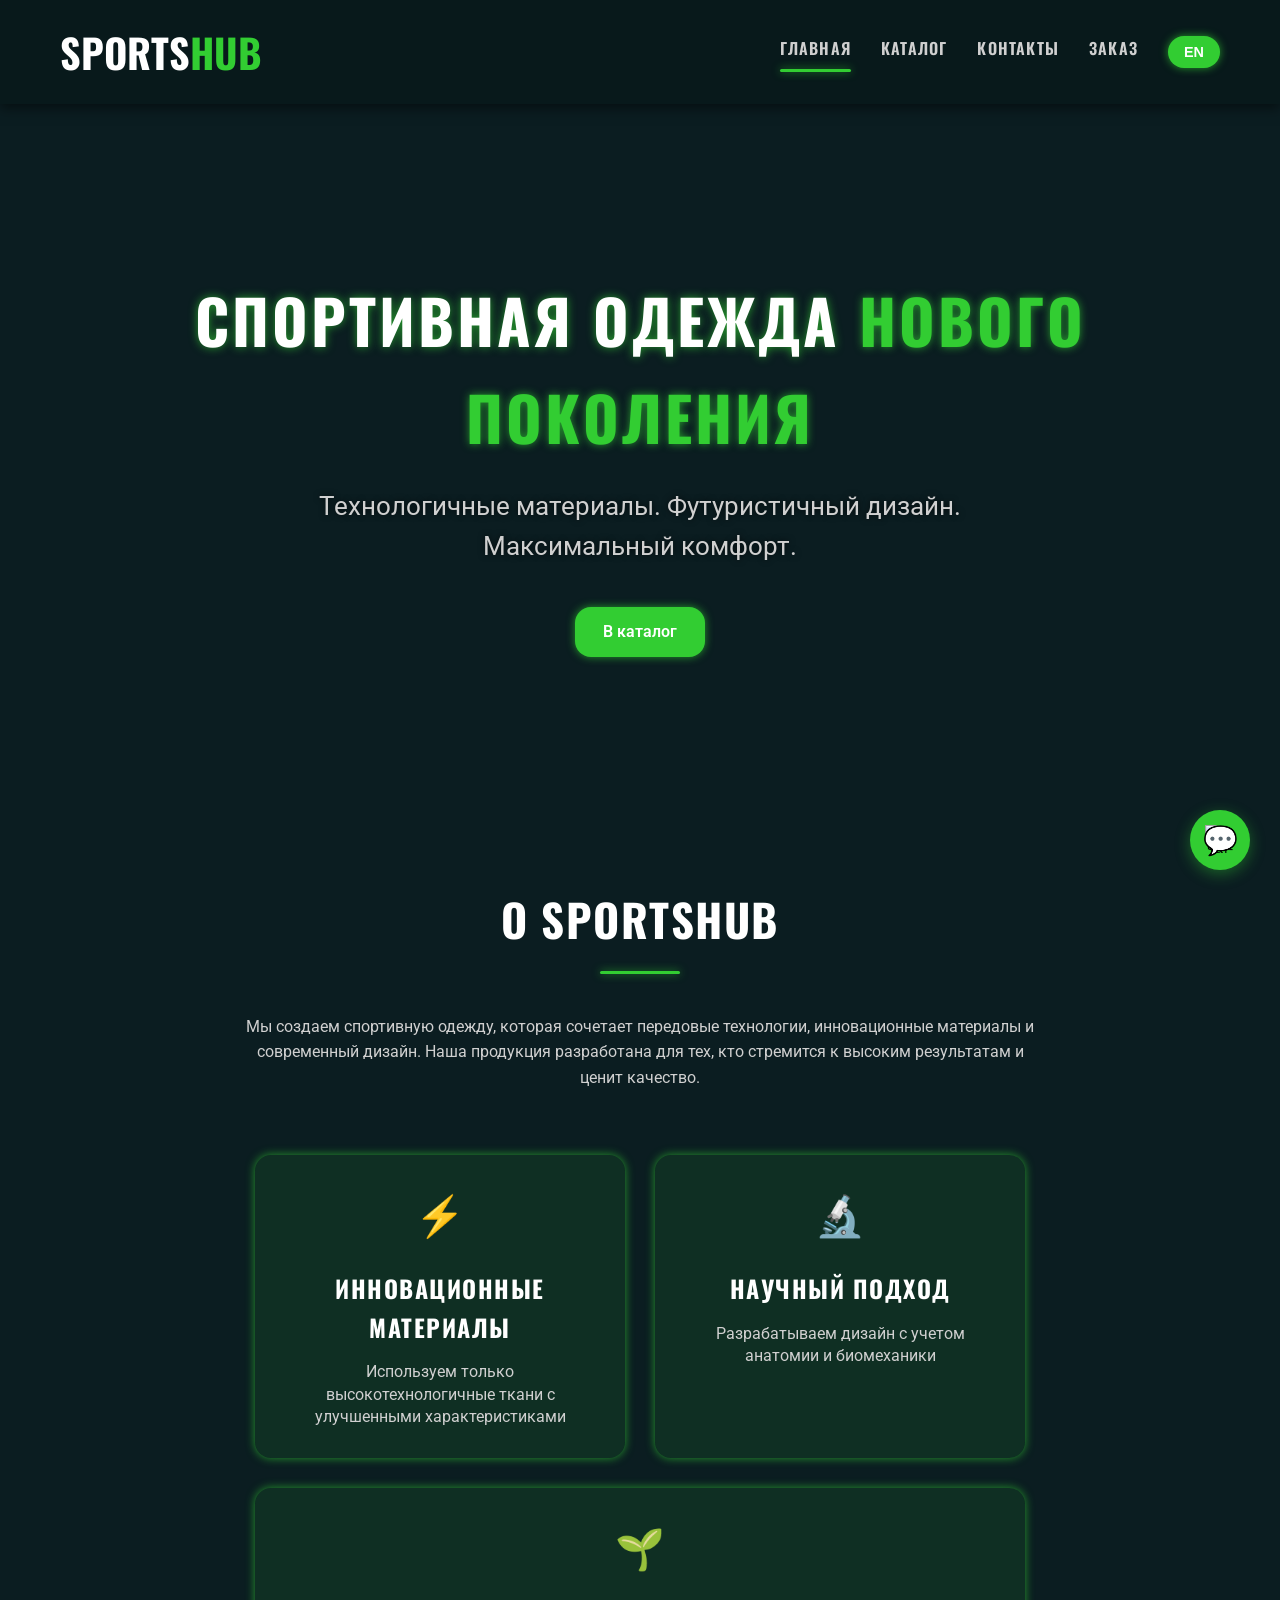
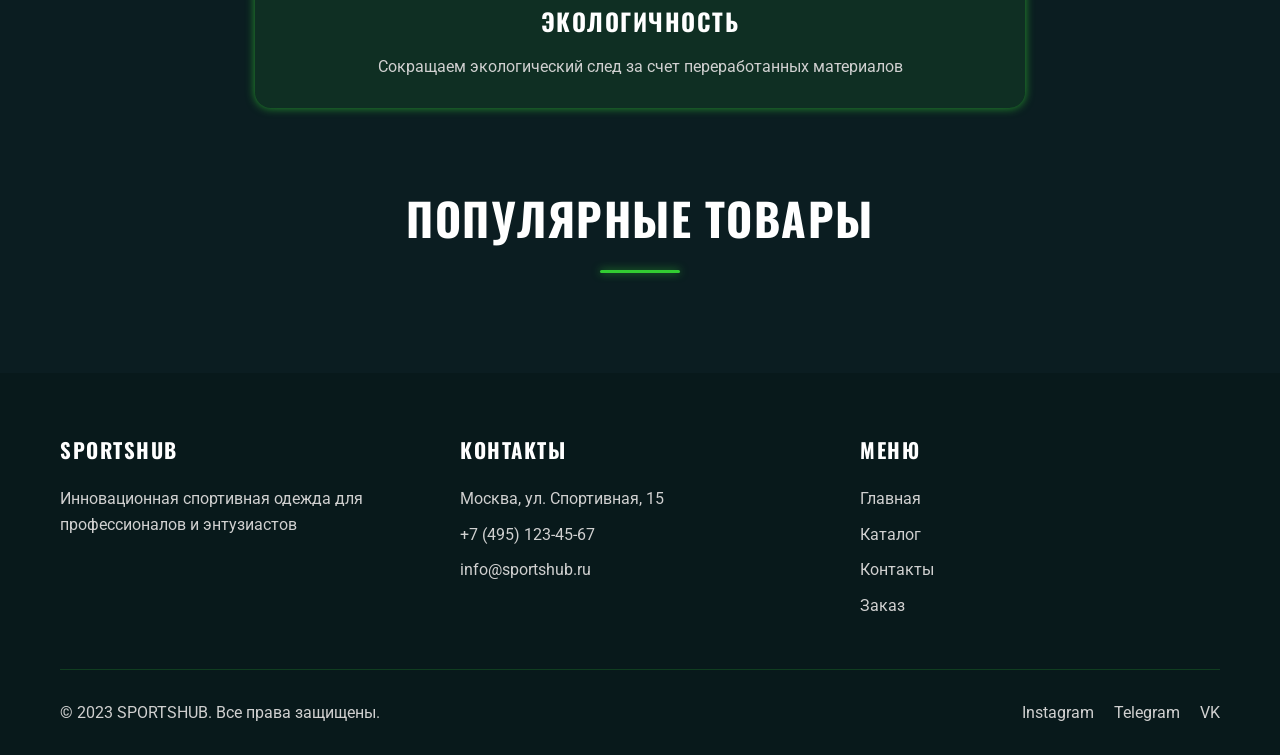
==== index.html @ f79a76de "Сайт на 21.04.2025 2:41" ====
<!DOCTYPE html>
<html lang="ru">
<head>
    <meta charset="UTF-8">
    <meta name="viewport" content="width=device-width, initial-scale=1.0">
    <title>SPORTSHUB - Спортивная одежда будущего</title>
    <link rel="stylesheet" href="css/style.css">
    <link rel="stylesheet" href="css/responsive.css">
    <link href="https://fonts.googleapis.com/css2?family=Oswald:wght@400;700&family=Roboto:wght@300;400;500&display=swap" rel="stylesheet">
</head>
<body>
    <header class="header">
        <div class="container">
            <div class="header__inner">
                <a href="index.html" class="logo">SPORTS<span class="logo--accent">HUB</span></a>
                <nav class="nav">
                    <ul class="nav__list">
                        <li class="nav__item"><a href="index.html" class="nav__link active">Главная</a></li>
                        <li class="nav__item"><a href="catalog.html" class="nav__link">Каталог</a></li>
                        <li class="nav__item"><a href="contact.html" class="nav__link">Контакты</a></li>
                        <li class="nav__item"><a href="order.html" class="nav__link">Заказ</a></li>
                        <li class="nav__item"><button id="language-toggle" class="btn btn--small">EN</button></li>
                    </ul>
                </nav>
                <button class="burger-menu" aria-label="Меню">
                    <span></span>
                    <span></span>
                    <span></span>
                </button>
            </div>
        </div>
    </header>

    <main>
        <section class="hero">
            <div class="container">
                <h1 class="hero__title">Спортивная одежда <span class="text--accent">нового поколения</span></h1>
                <p class="hero__subtitle">Технологичные материалы. Футуристичный дизайн. Максимальный комфорт.</p>
                <a href="catalog.html" class="btn btn--primary">В каталог</a>
            </div>
        </section>

        <section class="about">
            <div class="container">
                <h2 class="section-title">О SPORTSHUB</h2>
                <div class="about__content">
                    <p>Мы создаем спортивную одежду, которая сочетает передовые технологии, инновационные материалы и современный дизайн. Наша продукция разработана для тех, кто стремится к высоким результатам и ценит качество.</p>
                    <div class="features">
                        <div class="feature">
                            <div class="feature__icon">⚡</div>
                            <h3 class="feature__title">Инновационные материалы</h3>
                            <p class="feature__text">Используем только высокотехнологичные ткани с улучшенными характеристиками</p>
                        </div>
                        <div class="feature">
                            <div class="feature__icon">🔬</div>
                            <h3 class="feature__title">Научный подход</h3>
                            <p class="feature__text">Разрабатываем дизайн с учетом анатомии и биомеханики</p>
                        </div>
                        <div class="feature">
                            <div class="feature__icon">🌱</div>
                            <h3 class="feature__title">Экологичность</h3>
                            <p class="feature__text">Сокращаем экологический след за счет переработанных материалов</p>
                        </div>
                    </div>
                </div>
            </div>
        </section>

        <section class="popular">
            <div class="container">
                <h2 class="section-title">Популярные товары</h2>
                <div class="products-grid" id="popular-products">
                    <!-- Товары будут подгружаться из JS -->
                </div>
            </div>
        </section>
    </main>

    <footer class="footer">
        <div class="container">
            <div class="footer__content">
                <div class="footer__col">
                    <h3 class="footer__title">SPORTSHUB</h3>
                    <p class="footer__text">Инновационная спортивная одежда для профессионалов и энтузиастов</p>
                </div>
                <div class="footer__col">
                    <h3 class="footer__title">Контакты</h3>
                    <p class="footer__text">Москва, ул. Спортивная, 15</p>
                    <p class="footer__text">+7 (495) 123-45-67</p>
                    <p class="footer__text">info@sportshub.ru</p>
                </div>
                <div class="footer__col">
                    <h3 class="footer__title">Меню</h3>
                    <ul class="footer__list">
                        <li><a href="index.html" class="footer__link">Главная</a></li>
                        <li><a href="catalog.html" class="footer__link">Каталог</a></li>
                        <li><a href="contact.html" class="footer__link">Контакты</a></li>
                        <li><a href="order.html" class="footer__link">Заказ</a></li>
                    </ul>
                </div>
            </div>
            <div class="footer__bottom">
                <p class="footer__copyright">© 2023 SPORTSHUB. Все права защищены.</p>
                <div class="footer__social">
                    <a href="#" class="social__link">Instagram</a>
                    <a href="#" class="social__link">Telegram</a>
                    <a href="#" class="social__link">VK</a>
                </div>
            </div>
        </div>
    </footer>

    <!-- Чат-бот -->
    <div class="chatbot">
        <button class="chatbot__toggle">
            <img src="images/chatbot-icon.svg" alt="Чат-бот">
        </button>
        <div class="chatbot__window">
            <div class="chatbot__header">
                <h3>SPORTSHUB Assistant</h3>
                <button class="chatbot__close">×</button>
            </div>
            <div class="chatbot__messages" id="chatbot-messages">
                <div class="chatbot__message chatbot__message--bot">
                    Привет! Я ваш виртуальный помощник. Чем могу помочь?
                </div>
            </div>
            <div class="chatbot__input">
                <input type="text" placeholder="Введите ваш вопрос..." id="chatbot-input">
                <button id="chatbot-send">Отправить</button>
            </div>
        </div>
    </div>

    <script src="js/database.js"></script>
    <script src="js/script.js"></script>
    <script src="js/chatbot.js"></script>
</body>
</html>
---- css/style.css ----
/* Dark Futuristic Sportswear Style - Global CSS */

/* CSS Variables for colors and effects */
:root {
  --bg-dark: #0b1d21;
  --bg-darker: #08191b;
  --text-light: #d0d0d0;
  --text-white: #ffffff;
  --accent-green: #32cd32;
  --accent-green-glow: rgba(50, 205, 50, 0.7);
  --accent-blue: #00c8ff;
  --border-radius: 16px;
  --box-shadow: 0 4px 12px rgba(0, 0, 0, 0.5);
  --transition: all 0.3s ease;
  --font-heading: 'Oswald', 'Montserrat', 'Poppins', 'Roboto Condensed', sans-serif;
  --font-body: 'Inter', 'Roboto', 'Open Sans', sans-serif;
}

/* Reset and base styles */
* {
  margin: 0;
  padding: 0;
  box-sizing: border-box;
}

body {
  font-family: var(--font-body);
  background-color: var(--bg-dark);
  color: var(--text-light);
  line-height: 1.6;
  -webkit-font-smoothing: antialiased;
  -moz-osx-font-smoothing: grayscale;
}

a {
  color: var(--text-light);
  text-decoration: none;
  transition: var(--transition);
}

a:hover,
a:focus {
  color: var(--accent-green);
  text-shadow: 0 0 8px var(--accent-green-glow);
  outline: none;
}

h1, h2, h3, h4, h5, h6 {
  font-family: var(--font-heading);
  font-weight: 700;
  color: var(--text-white);
  margin-bottom: 1rem;
  text-transform: uppercase;
  letter-spacing: 1.5px;
}

.container {
  width: 100%;
  max-width: 1200px;
  margin: 0 auto;
  padding: 0 20px;
}

/* Buttons */
.btn {
  display: inline-block;
  padding: 12px 28px;
  border-radius: var(--border-radius);
  font-weight: 600;
  cursor: pointer;
  border: none;
  background-color: var(--accent-green);
  color: var(--text-white);
  box-shadow: 0 0 8px var(--accent-green-glow);
  transition: var(--transition);
  text-align: center;
  user-select: none;
}

.btn:hover,
.btn:focus {
  box-shadow: 0 0 20px var(--accent-green-glow);
  transform: translateY(-2px);
  outline: none;
}

.btn--small {
  padding: 8px 16px;
  font-size: 0.9rem;
}

.btn--primary {
  background-color: var(--accent-green);
}

.btn--primary:hover {
  background-color: #28a428;
}

/* Header */
.header {
  background-color: var(--bg-darker);
  padding: 20px 0;
  position: sticky;
  top: 0;
  z-index: 1000;
  box-shadow: var(--box-shadow);
}

.header__inner {
  display: flex;
  justify-content: space-between;
  align-items: center;
}

.logo {
  font-family: var(--font-heading);
  font-size: 2.5rem;
  font-weight: 900;
  color: var(--text-white);
  user-select: none;
}

.logo--accent {
  color: var(--accent-green);
}

.nav__list {
  display: flex;
  list-style: none;
}

.nav__item {
  margin-left: 30px;
}

.nav__link {
  font-family: var(--font-heading);
  font-weight: 600;
  text-transform: uppercase;
  letter-spacing: 1.2px;
  color: var(--text-light);
  position: relative;
  padding: 6px 0;
  transition: var(--transition);
}

.nav__link:hover,
.nav__link:focus {
  color: var(--accent-green);
  text-shadow: 0 0 8px var(--accent-green-glow);
  outline: none;
}

.nav__link.active::after {
  content: '';
  position: absolute;
  bottom: -6px;
  left: 0;
  width: 100%;
  height: 3px;
  background-color: var(--accent-green);
  border-radius: 2px;
  box-shadow: 0 0 8px var(--accent-green-glow);
}

/* Burger menu for mobile */
.burger-menu {
  display: none;
  background: none;
  border: none;
  cursor: pointer;
  padding: 10px;
}

.burger-menu span {
  display: block;
  width: 28px;
  height: 3px;
  background-color: var(--text-light);
  margin: 6px 0;
  border-radius: 2px;
  transition: var(--transition);
}

.burger-menu.active span:nth-child(1) {
  transform: rotate(45deg) translate(5px, 5px);
}

.burger-menu.active span:nth-child(2) {
  opacity: 0;
}

.burger-menu.active span:nth-child(3) {
  transform: rotate(-45deg) translate(7px, -6px);
}

/* Hero Section */
.hero {
  background: linear-gradient(rgba(11, 29, 33, 0.85), rgba(11, 29, 33, 0.85)), url('../images/hero-bg.jpg') no-repeat center center/cover;
  height: 80vh;
  display: flex;
  align-items: center;
  justify-content: center;
  text-align: center;
  position: relative;
  padding: 0 20px;
}

.hero__title {
  font-size: 3.8rem;
  color: var(--text-white);
  margin-bottom: 20px;
  letter-spacing: 3px;
  text-transform: uppercase;
  text-shadow: 0 0 10px var(--accent-green-glow);
}

.hero__subtitle {
  font-size: 1.6rem;
  max-width: 700px;
  margin: 0 auto 40px;
  color: var(--text-light);
  text-shadow: 0 0 6px rgba(0, 0, 0, 0.7);
}

.text--accent {
  color: var(--accent-green);
  text-shadow: 0 0 8px var(--accent-green-glow);
}

/* Sections */
.section-title {
  font-size: 2.8rem;
  text-align: center;
  margin: 60px 0 40px;
  position: relative;
  text-transform: uppercase;
  color: var(--text-white);
}

.section-title::after {
  content: '';
  display: block;
  width: 80px;
  height: 3px;
  background-color: var(--accent-green);
  margin: 15px auto 0;
  border-radius: 2px;
  box-shadow: 0 0 8px var(--accent-green-glow);
}

/* About Section */
.about__content {
  max-width: 800px;
  margin: 0 auto 50px;
  text-align: center;
  color: var(--text-light);
}

.features {
  display: flex;
  justify-content: space-between;
  margin-top: 50px;
  flex-wrap: wrap;
}

.feature {
  flex: 1;
  min-width: 250px;
  margin: 15px;
  padding: 30px;
  background-color: rgba(50, 205, 50, 0.1);
  border-radius: var(--border-radius);
  transition: var(--transition);
  box-shadow: 0 0 10px var(--accent-green-glow);
  cursor: default;
}

.feature:hover {
  transform: translateY(-10px);
  box-shadow: 0 0 20px var(--accent-green-glow);
}

.feature__icon {
  font-size: 2.5rem;
  margin-bottom: 20px;
  color: var(--accent-green);
}

.feature__title {
  font-size: 1.5rem;
  margin-bottom: 15px;
  color: var(--text-white);
}

.feature__text {
  color: var(--text-light);
  font-size: 1rem;
  line-height: 1.4;
}

/* Products Grid and Cards */
.products-grid {
  display: grid;
  grid-template-columns: repeat(auto-fill, minmax(280px, 1fr));
  gap: 30px;
  margin: 40px 0;
}

.product-card {
  background-color: rgba(50, 205, 50, 0.1);
  border-radius: var(--border-radius);
  overflow: hidden;
  transition: var(--transition);
  position: relative;
  box-shadow: 0 0 10px var(--accent-green-glow);
  cursor: pointer;
}

.product-card:hover {
  transform: translateY(-5px);
  box-shadow: 0 0 20px var(--accent-green-glow);
}

.product-card__image {
  width: 100%;
  height: 300px;
  object-fit: cover;
  border-radius: var(--border-radius) var(--border-radius) 0 0;
}

.product-card__content {
  padding: 20px;
  color: var(--text-white);
}

.product-card__title {
  font-size: 1.2rem;
  margin-bottom: 10px;
}

.product-card__category {
  display: inline-block;
  font-size: 0.8rem;
  background-color: rgba(50, 205, 50, 0.3);
  color: var(--accent-green);
  padding: 3px 8px;
  border-radius: 4px;
  margin-bottom: 10px;
}

.product-card__price {
  font-size: 1.3rem;
  font-weight: 700;
  margin-bottom: 15px;
}

.product-card__btn {
  display: block;
  width: 100%;
  padding: 12px 0;
  background-color: var(--accent-green);
  color: var(--bg-dark);
  border: none;
  border-radius: var(--border-radius);
  font-weight: 700;
  cursor: pointer;
  transition: var(--transition);
  box-shadow: 0 0 8px var(--accent-green-glow);
}

.product-card__btn:hover,
.product-card__btn:focus {
  background-color: #28a428;
  box-shadow: 0 0 20px var(--accent-green-glow);
  outline: none;
}

/* Catalog Filters */
.catalog__filters {
  display: flex;
  justify-content: center;
  gap: 20px;
  margin-bottom: 30px;
  flex-wrap: wrap;
}

.filter-group {
  display: flex;
  flex-direction: column;
}

.filter-select {
  padding: 10px 15px;
  border-radius: var(--border-radius);
  background-color: rgba(50, 205, 50, 0.1);
  border: 1px solid rgba(50, 205, 50, 0.3);
  color: var(--text-light);
  font-family: var(--font-body);
  font-size: 1rem;
  transition: var(--transition);
}

.filter-select:focus {
  outline: none;
  border-color: var(--accent-green);
  box-shadow: 0 0 10px var(--accent-green-glow);
}

/* Contacts Section */
.contacts__content {
  display: grid;
  grid-template-columns: 1fr 1fr;
  gap: 40px;
  margin-top: 40px;
}

.contacts__subtitle {
  font-size: 1.5rem;
  margin-bottom: 20px;
  color: var(--text-white);
}

.contact-form {
  margin-top: 20px;
}

.form-group {
  margin-bottom: 20px;
}

.form-group label {
  display: block;
  margin-bottom: 8px;
  font-weight: 500;
  color: var(--text-light);
}

.form-group input,
.form-group textarea,
.form-group select {
  width: 100%;
  padding: 12px 15px;
  border-radius: var(--border-radius);
  background-color: rgba(50, 205, 50, 0.1);
  border: 1px solid rgba(50, 205, 50, 0.3);
  color: var(--text-light);
  font-family: var(--font-body);
  font-size: 1rem;
  transition: var(--transition);
}

.form-group input:focus,
.form-group textarea:focus,
.form-group select:focus {
  outline: none;
  border-color: var(--accent-green);
  box-shadow: 0 0 10px var(--accent-green-glow);
}

.form-group textarea {
  min-height: 120px;
  resize: vertical;
}

/* Order Section */
.order__content {
  display: grid;
  grid-template-columns: 1fr 1fr;
  gap: 40px;
  margin-top: 40px;
}

.order__items {
  margin-bottom: 30px;
}

.order-item {
  display: flex;
  justify-content: space-between;
  align-items: center;
  padding: 15px 0;
  border-bottom: 1px solid rgba(50, 205, 50, 0.2);
}

.order-item__image {
  width: 60px;
  height: 60px;
  object-fit: cover;
  border-radius: 8px;
}

.order-item__details {
  flex: 1;
  padding: 0 15px;
  color: var(--text-light);
}

.order-item__title {
  font-size: 1rem;
  margin-bottom: 5px;
  color: var(--text-white);
}

.order-item__price {
  font-size: 0.9rem;
  color: var(--accent-green);
}

.order-item__remove {
  color: #ff4c4c;
  cursor: pointer;
  font-size: 1.2rem;
  transition: var(--transition);
}

.order-item__remove:hover {
  color: #ff0000;
}

/* Footer */
.footer {
  background-color: var(--bg-darker);
  padding: 60px 0 30px;
  margin-top: 60px;
  color: var(--text-light);
}

.footer__content {
  display: grid;
  grid-template-columns: repeat(auto-fit, minmax(250px, 1fr));
  gap: 40px;
  margin-bottom: 40px;
}

.footer__title {
  font-size: 1.3rem;
  margin-bottom: 20px;
  color: var(--text-white);
}

.footer__text {
  margin-bottom: 10px;
}

.footer__list {
  list-style: none;
}

.footer__list li {
  margin-bottom: 10px;
}

.footer__bottom {
  display: flex;
  justify-content: space-between;
  align-items: center;
  padding-top: 30px;
  border-top: 1px solid rgba(50, 205, 50, 0.2);
}

.footer__social {
  display: flex;
  gap: 20px;
}

.social__link {
  color: var(--text-light);
  transition: var(--transition);
}

.social__link:hover {
  color: var(--accent-green);
}

/* Chatbot */
.chatbot {
  position: fixed;
  bottom: 30px;
  right: 30px;
  z-index: 1000;
}

.chatbot__toggle {
  width: 60px;
  height: 60px;
  border-radius: 50%;
  background-color: var(--accent-green);
  border: none;
  cursor: pointer;
  display: flex;
  justify-content: center;
  align-items: center;
  box-shadow: 0 4px 15px rgba(50, 205, 50, 0.4);
  transition: var(--transition);
  position: relative;
}

.chatbot__toggle::before {
  content: "💬";
  position: absolute;
  font-size: 28px;
  color: var(--bg-dark);
  user-select: none;
}

.chatbot__toggle:hover {
  transform: scale(1.1);
}

.chatbot__toggle img {
  width: 30px;
  height: 30px;
}

.chatbot__window {
  position: absolute;
  bottom: 80px;
  right: 0;
  width: 350px;
  max-height: 500px;
  background-color: var(--bg-darker);
  border-radius: var(--border-radius);
  box-shadow: 0 10px 30px rgba(0, 0, 0, 0.5);
  overflow: hidden;
  display: none;
  flex-direction: column;
  border: 1px solid rgba(50, 205, 50, 0.2);
}

.chatbot__window.active {
  display: flex;
}

.chatbot__header {
  padding: 15px 20px;
  background-color: rgba(50, 205, 50, 0.1);
  display: flex;
  justify-content: space-between;
  align-items: center;
}

.chatbot__header h3 {
  font-size: 1.1rem;
  color: var(--accent-green);
}

.chatbot__close {
  background: none;
  border: none;
  color: var(--text-light);
  font-size: 1.5rem;
  cursor: pointer;
  transition: var(--transition);
}

.chatbot__close:hover {
  color: var(--accent-green);
}

.chatbot__messages {
  flex: 1;
  padding: 20px;
  overflow-y: auto;
}

.chatbot__message {
  margin-bottom: 15px;
  padding: 10px 15px;
  border-radius: 18px;
  max-width: 80%;
  line-height: 1.4;
}

.chatbot__message--bot {
  background-color: rgba(255, 255, 255, 0.1);
  border-bottom-left-radius: 5px;
  align-self: flex-start;
}

.chatbot__message--user {
  background-color: rgba(50, 205, 50, 0.2);
  border-bottom-right-radius: 5px;
  margin-left: auto;
}

.chatbot__input {
  display: flex;
  padding: 15px;
  border-top: 1px solid rgba(255, 255, 255, 0.1);
}

.chatbot__input input {
  flex: 1;
  padding: 10px 15px;
  border-radius: 20px;
  background-color: rgba(255, 255, 255, 0.1);
  border: 1px solid rgba(255, 255, 255, 0.2);
  color: var(--text-light);
  font-family: var(--font-body);
  font-size: 0.9rem;
  transition: var(--transition);
}

.chatbot__input input:focus {
  outline: none;
  border-color: var(--accent-green);
  box-shadow: 0 0 10px var(--accent-green-glow);
}

.chatbot__input button {
  margin-left: 10px;
  padding: 10px 15px;
  border-radius: 20px;
  background-color: var(--accent-green);
  color: var(--bg-dark);
  border: none;
  font-weight: 500;
  cursor: pointer;
  transition: var(--transition);
}

.chatbot__input button:hover {
  background-color: var(--text-white);
}

/* Animations */
@keyframes fadeIn {
  from { opacity: 0; transform: translateY(10px); }
  to { opacity: 1; transform: translateY(0); }
}

.fade-in {
  animation: fadeIn 0.3s ease forwards;
}

/* Responsive Media Queries */
@media (max-width: 992px) {
  .hero__title {
    font-size: 2.8rem;
  }
  
  .hero__subtitle {
    font-size: 1.3rem;
  }
  
  .features {
    flex-direction: column;
    align-items: center;
  }
  
  .feature {
    width: 100%;
    max-width: 400px;
    margin: 10px 0;
  }
  
  .contacts__content,
  .order__content {
    grid-template-columns: 1fr;
  }
  
  .contacts__map {
    height: 300px;
  }
}

@media (max-width: 768px) {
  .nav__list {
    position: fixed;
    top: 80px;
    left: -100%;
    width: 100%;
    height: calc(100vh - 80px);
    background-color: var(--bg-darker);
    flex-direction: column;
    align-items: center;
    justify-content: center;
    transition: var(--transition);
    z-index: 999;
  }
  
  .nav__list.active {
    left: 0;
  }
  
  .nav__item {
    margin: 15px 0;
  }
  
  .burger-menu {
    display: block;
  }
  
  .burger-menu.active span:nth-child(1) {
    transform: rotate(45deg) translate(5px, 5px);
  }
  
  .burger-menu.active span:nth-child(2) {
    opacity: 0;
  }
  
  .burger-menu.active span:nth-child(3) {
    transform: rotate(-45deg) translate(7px, -6px);
  }
  
  .hero__title {
    font-size: 2.5rem;
  }
  
  .section-title {
    font-size: 2rem;
  }
  
  .catalog__filters {
    flex-direction: column;
    align-items: stretch;
  }
  
  .chatbot__window {
    width: 300px;
  }
}

@media (max-width: 576px) {
  .hero {
    height: 70vh;
  }
  
  .hero__title {
    font-size: 2rem;
  }
  
  .hero__subtitle {
    font-size: 1.1rem;
  }
  
  .section-title {
    font-size: 1.8rem;
  }
  
  .products-grid {
    grid-template-columns: 1fr;
  }
  
  .footer__bottom {
    flex-direction: column;
    text-align: center;
    gap: 15px;
  }
  
  .footer__social {
    justify-content: center;
  }
  
  .chatbot {
    bottom: 20px;
    right: 20px;
  }
  
  .chatbot__toggle {
    width: 50px;
    height: 50px;
  }
  
  .chatbot__window {
    width: 280px;
    max-height: 400px;
  }
}
---- css/responsive.css ----
/* Планшеты и небольшие ноутбуки */
@media (max-width: 992px) {
  .hero__title {
      font-size: 2.8rem;
  }
  
  .hero__subtitle {
      font-size: 1.3rem;
  }
  
  .features {
      flex-direction: column;
      align-items: center;
  }
  
  .feature {
      width: 100%;
      max-width: 400px;
      margin: 10px 0;
  }
  
  .contacts__content,
  .order__content {
      grid-template-columns: 1fr;
  }
  
  .contacts__map {
      height: 300px;
  }
}

/* Планшеты в портретной ориентации */
@media (max-width: 768px) {
  .nav__list {
      position: fixed;
      top: 80px;
      left: -100%;
      width: 100%;
      height: calc(100vh - 80px);
      background-color: var(--bg-darker);
      flex-direction: column;
      align-items: center;
      justify-content: center;
      transition: var(--transition);
      z-index: 999;
  }
  
  .nav__list.active {
      left: 0;
  }
  
  .nav__item {
      margin: 15px 0;
  }
  
  .burger-menu {
      display: block;
  }
  
  .burger-menu.active span:nth-child(1) {
      transform: rotate(45deg) translate(5px, 5px);
  }
  
  .burger-menu.active span:nth-child(2) {
      opacity: 0;
  }
  
  .burger-menu.active span:nth-child(3) {
      transform: rotate(-45deg) translate(7px, -6px);
  }
  
  .hero__title {
      font-size: 2.5rem;
  }
  
  .section-title {
      font-size: 2rem;
  }
  
  .catalog__filters {
      flex-direction: column;
      align-items: stretch;
  }
  
  .chatbot__window {
      width: 300px;
  }
}

/* Мобильные устройства */
@media (max-width: 576px) {
  .hero {
      height: 70vh;
  }
  
  .hero__title {
      font-size: 2rem;
  }
  
  .hero__subtitle {
      font-size: 1.1rem;
  }
  
  .section-title {
      font-size: 1.8rem;
  }
  
  .products-grid {
      grid-template-columns: 1fr;
  }
  
  .footer__bottom {
      flex-direction: column;
      text-align: center;
      gap: 15px;
  }
  
  .footer__social {
      justify-content: center;
  }
  
  .chatbot {
      bottom: 20px;
      right: 20px;
  }
  
  .chatbot__toggle {
      width: 50px;
      height: 50px;
  }
  
  .chatbot__window {
      width: 280px;
      max-height: 400px;
  }
}
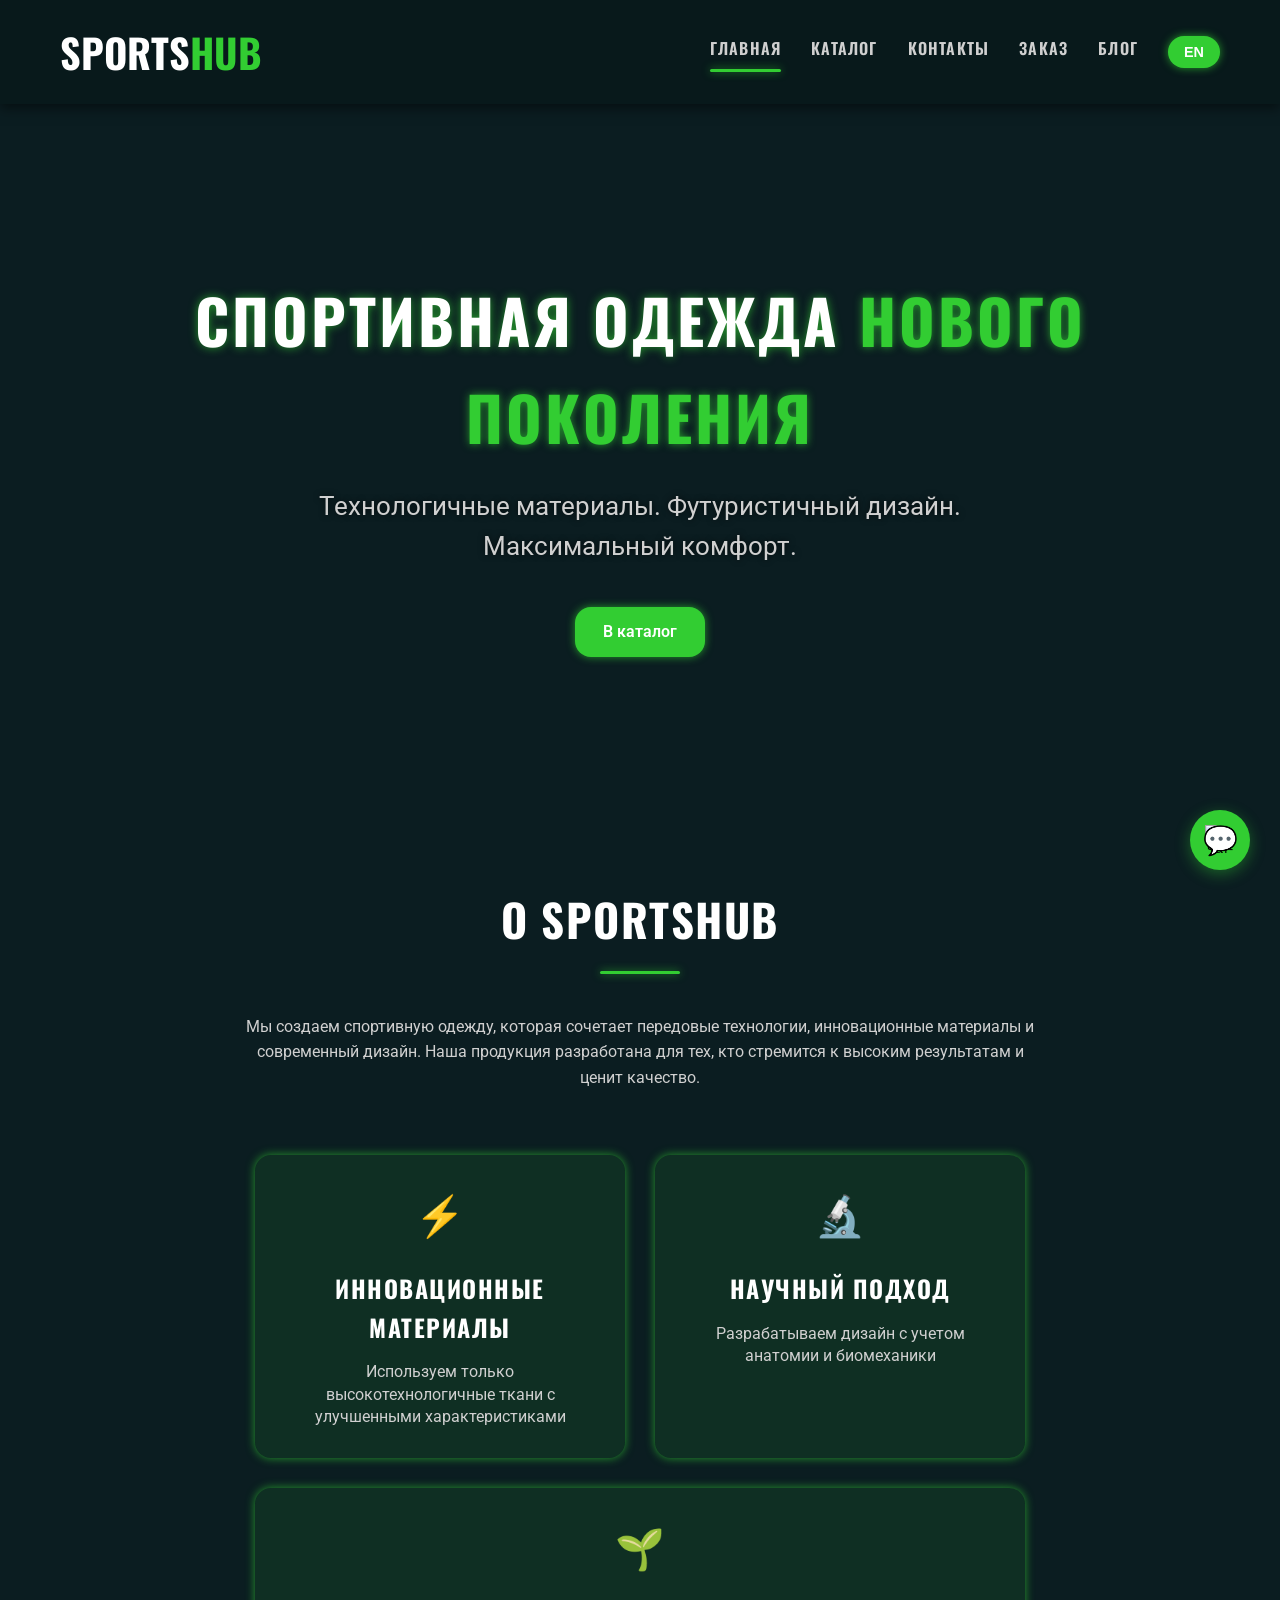
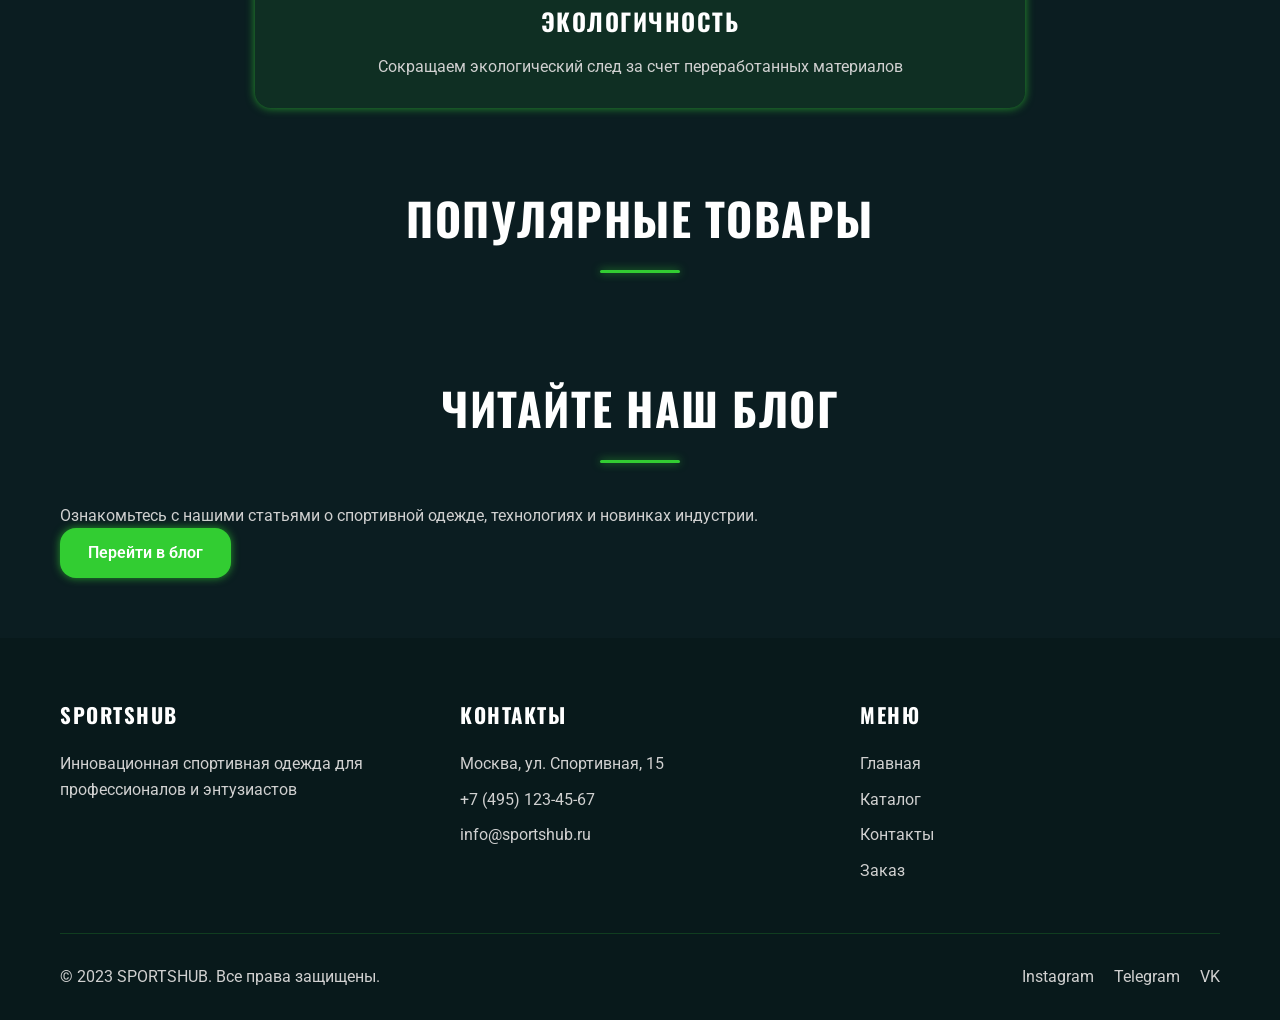
==== commit 20c594c5: "changes made for blog" ====
--- a/index.html
+++ b/index.html
@@ -19,6 +19,7 @@
                         <li class="nav__item"><a href="catalog.html" class="nav__link">Каталог</a></li>
                         <li class="nav__item"><a href="contact.html" class="nav__link">Контакты</a></li>
                         <li class="nav__item"><a href="order.html" class="nav__link">Заказ</a></li>
+                        <li class="nav__item"><a href="blog.html" class="nav__link">Блог</a></li>
                         <li class="nav__item"><button id="language-toggle" class="btn btn--small">EN</button></li>
                     </ul>
                 </nav>
@@ -72,6 +73,14 @@
                 <div class="products-grid" id="popular-products">
                     <!-- Товары будут подгружаться из JS -->
                 </div>
+            </div>
+        </section>
+
+        <section class="blog-link">
+            <div class="container">
+                <h2 class="section-title">Читайте наш блог</h2>
+                <p>Ознакомьтесь с нашими статьями о спортивной одежде, технологиях и новинках индустрии.</p>
+                <a href="blog.html" class="btn btn--primary">Перейти в блог</a>
             </div>
         </section>
     </main>
